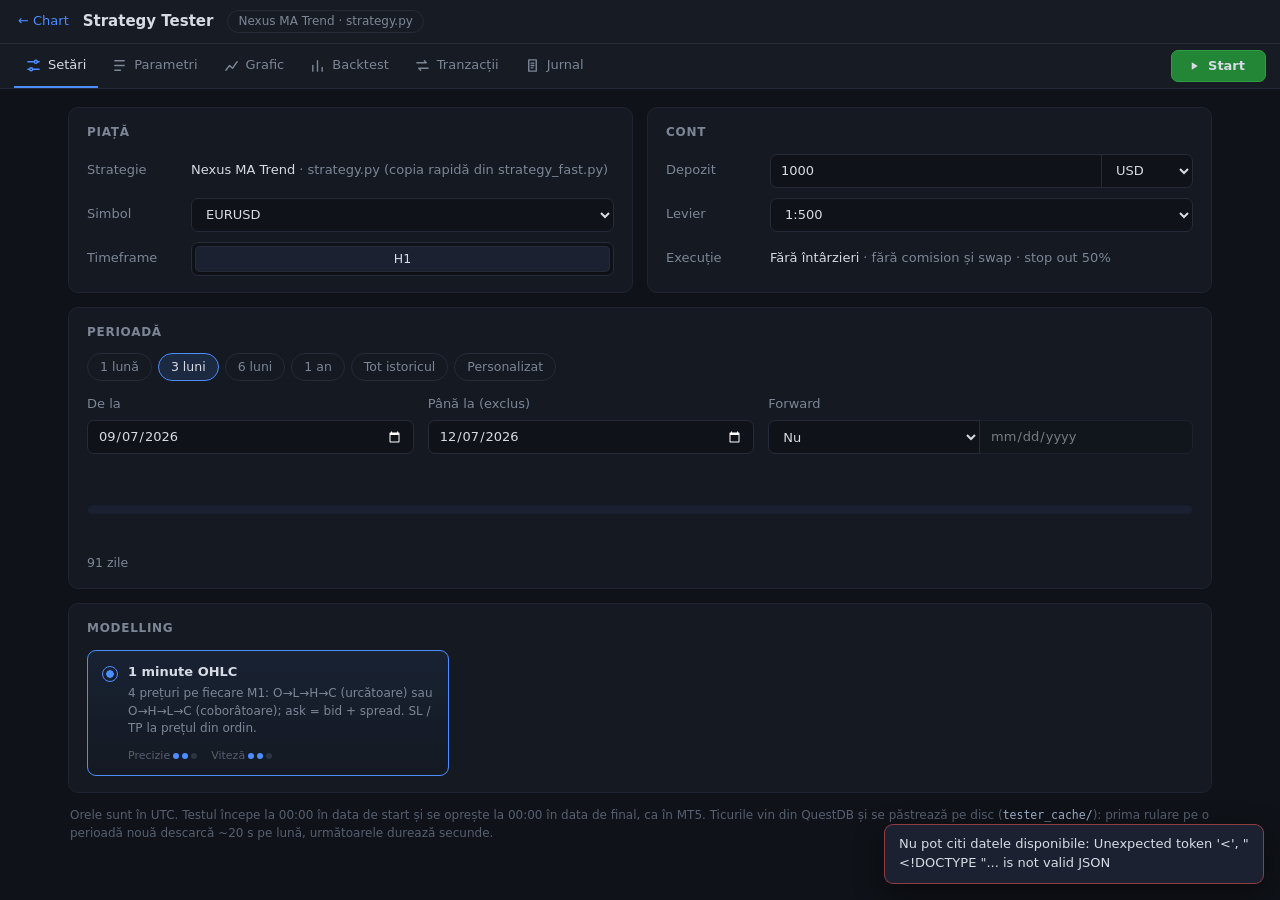
==== static/tester.html @ e877990a "Add strategy tester (backtester, fast simulator, report) and UI updates Co-Authored-By: Claude Opus " ====
<!doctype html>
<!-- ================================================================================== -->
<!-- Strategy Tester: backtest-ul strategiei din strategy.py, ca în MetaTrader 5.          -->
<!-- Se deschide în fereastra de peste chart (testerwin.js, cu ?embed=1) sau ca pagină.    -->
<!-- Tab-urile: Setări, Parametri, Grafic, Backtest, Tranzacții, Jurnal (tester.js).       -->
<!-- ================================================================================== -->
<html lang="ro">
<head>
<meta charset="utf-8">
<meta name="viewport" content="width=device-width, initial-scale=1">
<title>Nexus Strategy Tester</title>
<link rel="stylesheet" href="/static/tester.css">
</head>
<body>
<!-- Bara de titlu, doar când testerul e deschis ca pagină (în fereastră, titlul e al ferestrei). -->
<header class="brand">
  <a href="/" class="back">← Chart</a>
  <h1>Strategy Tester</h1>
  <span class="chip">Nexus MA Trend · strategy.py</span>
</header>

<!-- Tab-urile (stânga) și pornirea testului (dreapta). -->
<div class="toolbar">
  <nav class="tabs" role="tablist">
    <button class="tab active" data-tab="settings" role="tab"><svg viewBox="0 0 16 16"><path d="M2 4h7M12 4h2M2 12h2M7 12h7"/><circle cx="10.5" cy="4" r="1.6"/><circle cx="5.5" cy="12" r="1.6"/></svg>Setări</button>
    <button class="tab" data-tab="inputs" role="tab"><svg viewBox="0 0 16 16"><path d="M3 3h10M3 8h10M3 13h6"/></svg>Parametri<span id="inputsBadge" class="badge" hidden></span></button>
    <button class="tab" data-tab="graph" role="tab"><svg viewBox="0 0 16 16"><path d="M2 13l4-5 3 3 5-7"/></svg>Grafic</button>
    <button class="tab" data-tab="report" role="tab"><svg viewBox="0 0 16 16"><path d="M3 14V8M8 14V3M13 14v-4"/></svg>Backtest</button>
    <button class="tab" data-tab="deals" role="tab"><svg viewBox="0 0 16 16"><path d="M2 5h10l-2-2M14 11H4l2 2"/></svg>Tranzacții<span id="dealsBadge" class="badge" hidden></span></button>
    <button class="tab" data-tab="journal" role="tab"><svg viewBox="0 0 16 16"><path d="M4 2h8v12H4zM6.5 5.5h3M6.5 8h3M6.5 10.5h2"/></svg>Jurnal</button>
  </nav>
  <div class="runbox">
    <div id="runInfo" class="runinfo" hidden>
      <span id="runPhase"></span>
      <div class="bar"><div id="runBar"></div></div>
      <span id="runPct" class="num"></span>
    </div>
    <button id="tStart" class="start"><svg viewBox="0 0 16 16"><path d="M5 3l8 5-8 5z"/></svg><span>Start</span></button>
  </div>
</div>

<main>
  <!-- ===== Setări (Settings din MT5) ===== -->
  <section id="tab-settings" class="pane active">
    <div class="grid">
      <section class="card">
        <h3>Piață</h3>
        <div class="field"><label>Strategie</label>
          <div class="static">Nexus MA Trend <span class="muted">· strategy.py (copia rapidă din strategy_fast.py)</span></div></div>
        <div class="field"><label for="sSymbol">Simbol</label><select id="sSymbol"></select></div>
        <div class="field"><label>Timeframe</label><div id="sTf" class="seg" role="radiogroup"></div></div>
      </section>

      <section class="card">
        <h3>Cont</h3>
        <div class="field"><label for="sDeposit">Depozit</label>
          <div class="join"><input id="sDeposit" type="number" min="1" step="any" list="deposits" inputmode="decimal"><select id="sCurrency"></select></div></div>
        <datalist id="deposits"><option>100</option><option>500</option><option>1000</option><option>3000</option>
          <option>5000</option><option>10000</option><option>50000</option><option>100000</option></datalist>
        <div class="field"><label for="sLeverage">Levier</label><select id="sLeverage"></select></div>
        <div class="field"><label>Execuție</label>
          <div class="static">Fără întârzieri <span class="muted">· fără comision și swap · stop out 50%</span></div></div>
      </section>

      <section class="card wide">
        <h3>Perioadă</h3>
        <div id="sPresets" class="chips">
          <button data-p="m1">1 lună</button><button data-p="m3">3 luni</button><button data-p="m6">6 luni</button>
          <button data-p="y1">1 an</button><button data-p="all">Tot istoricul</button><button data-p="custom">Personalizat</button>
        </div>
        <div class="row3">
          <div class="field"><label for="sStart">De la</label><input id="sStart" type="date"></div>
          <div class="field"><label for="sEnd">Până la <span class="muted">(exclus)</span></label><input id="sEnd" type="date"></div>
          <div class="field"><label for="sForward">Forward</label>
            <div class="join"><select id="sForward">
              <option value="0">Nu</option><option value="2">1/2</option><option value="3">1/3</option>
              <option value="4">1/4</option><option value="custom">Personalizat</option></select>
              <input id="sForwardDate" type="date" disabled></div></div>
        </div>
        <!-- Cronologia: datele disponibile în QuestDB, perioada aleasă și partea de forward.
             Slider: mânerele schimbă start / final, perioada trasă de mijloc se mută întreagă. -->
        <div class="timeline">
          <div id="tlRange" class="range">
            <div class="rail"><div class="lane"><div id="tlMarks" class="marks"></div><div id="tlSel" class="sel"></div><div id="tlFwd" class="fwd"></div></div></div>
            <div id="tlBody" class="body" title="Trage pentru a muta perioada"></div>
            <div id="tlA" class="knob" data-k="a" role="slider" tabindex="0" aria-label="Data de start"></div>
            <div id="tlB" class="knob" data-k="b" role="slider" tabindex="0" aria-label="Data de final (exclusă)"></div>
            <span id="tlTipA" class="tip"></span><span id="tlTipB" class="tip"></span><span id="tlTipM" class="tip off"></span>
          </div>
          <div id="tlTicks" class="ticks"></div>
          <div class="tlabels"><span id="tlFirst"></span><span id="tlInfo" class="muted"></span><span id="tlLast"></span></div>
        </div>
        <p id="sPeriodHint" class="hint"></p>
      </section>

      <section class="card wide">
        <h3>Modelling</h3>
        <div id="sMode" class="modes" role="radiogroup"></div>
      </section>
    </div>
    <p class="foot">Orele sunt în UTC. Testul începe la 00:00 în data de start și se oprește la 00:00 în data de final, ca în MT5.
      Ticurile vin din QuestDB și se păstrează pe disc (<code>tester_cache/</code>): prima rulare pe o perioadă nouă descarcă
      ~20 s pe lună, următoarele durează secunde.</p>
  </section>

  <!-- ===== Parametri (Inputs din MT5, ca în Nexus_MATrend_EA.mq5) ===== -->
  <section id="tab-inputs" class="pane">
    <section class="card">
      <div class="cardhead"><h3>Parametrii strategiei</h3>
        <button type="button" id="iReset" class="btn ghost">Valorile implicite</button></div>
      <table class="inputs">
        <thead><tr><th>Variabilă</th><th>Valoare</th><th class="def">Implicit</th></tr></thead>
        <tbody>
          <tr class="grp"><td colspan="3">Medie mobilă</td></tr>
          <tr data-k="ma_period"><td>Perioada MA <code>InpMAPeriod</code></td><td><input id="iPeriod" type="number" min="1" step="1"></td><td class="def">50</td></tr>
          <tr class="off"><td>Tipul MA <code>InpMAMethod</code></td><td><span class="static">Simple</span></td><td class="def">doar Simple</td></tr>
          <tr data-k="ma_price"><td>Prețul pe care se calculează MA <code>InpMAPrice</code></td><td><select id="iPrice">
            <option value="close">Close price</option><option value="open">Open price</option>
            <option value="high">High price</option><option value="low">Low price</option>
            <option value="median">Median price</option><option value="typical">Typical price</option>
            <option value="weighted">Weighted price</option></select></td><td class="def">Close price</td></tr>
          <tr class="grp"><td colspan="3">Linii de trend</td></tr>
          <tr data-k="tl_bars"><td>Lumânări închise din urmă analizate <code>InpTLBars</code></td><td><input id="iBars" type="number" min="10" step="1"></td><td class="def">1000</td></tr>
          <tr class="grp"><td colspan="3">Ieșiri</td></tr>
          <tr data-k="rr"><td>Raport risc/câștig (TP = RR × distanța până la SL) <code>InpRR</code></td><td><input id="iRR" type="number" min="0.1" step="0.1"></td><td class="def">2.0</td></tr>
          <tr data-k="close_on_ma"><td>Închide poziția când prețul se închide de partea cealaltă a MA <code>InpCloseOnMA</code></td><td><select id="iCloseMA"><option value="true">true</option><option value="false">false</option></select></td><td class="def">true</td></tr>
          <tr class="grp"><td colspan="3">Risc</td></tr>
          <tr data-k="risk_pct"><td>Risc pe tranzacție, % din balanță <code>InpRiskPct</code></td><td><input id="iRisk" type="number" min="0.01" step="0.1"></td><td class="def">1.0</td></tr>
          <tr data-k="magic"><td>Magic number <code>InpMagic</code></td><td><input id="iMagic" type="number" step="1"></td><td class="def">20261026</td></tr>
        </tbody>
      </table>
      <p class="hint">Aceiași parametri ca EA-ul <code>Nexus_MATrend_EA.mq5</code>, fără tipul MA (aici doar Simple, ca
        <code>medie_mobila</code>) și fără desenarea liniilor. Valorile modificate sunt marcate cu albastru.</p>
    </section>
  </section>

  <!-- ===== Grafic ===== -->
  <section id="tab-graph" class="pane">
    <div class="kpis" data-kpis></div>
    <section class="card graphcard">
      <div class="cardhead">
        <div class="legend">
          <button class="lg on" data-s="bal"><i class="c-bal"></i>Balanță</button>
          <button class="lg on" data-s="eq"><i class="c-eq"></i>Equity</button>
          <button class="lg on" data-s="load"><i class="c-load"></i>Încărcarea depozitului</button>
        </div>
        <span id="gInfo" class="muted"></span>
      </div>
      <div class="graphwrap"><canvas id="gCanvas"></canvas><div id="gTip" class="gtip" hidden></div></div>
    </section>
    <div class="empty" data-empty><svg viewBox="0 0 16 16"><path d="M2 13l4-5 3 3 5-7"/></svg>
      <p>Niciun test încă.</p><span class="muted">Alege setările și apasă <b>Start</b>.</span></div>
  </section>

  <!-- ===== Backtest (raportul) ===== -->
  <section id="tab-report" class="pane">
    <div class="kpis" data-kpis></div>
    <div id="rSummary" class="summary" hidden></div>
    <div id="rBody" class="rgrid"></div>
    <div class="empty" data-empty><svg viewBox="0 0 16 16"><path d="M3 14V8M8 14V3M13 14v-4"/></svg>
      <p>Niciun test încă.</p><span class="muted">Statisticile apar aici, cu aceleași nume ca în raportul MT5.</span></div>
    <section class="card verify">
      <div class="cardhead"><h3>Verifică copia rapidă cu <code>strategy.py</code> original</h3></div>
      <p class="hint">Rulează <code>verify_entry</code> / <code>verify_exit</code> neschimbate pe lumânări alese din perioada din
        Setări (jumătate cu semnal, restul la întâmplare) și le compară cu semnalele folosite în test. La 1000 de lumânări
        analizate, funcția originală durează ~7 s pe lumânare.</p>
      <div class="vrow"><label for="vSamples">Lumânări verificate</label>
        <input id="vSamples" type="number" min="2" max="500" value="10">
        <button type="button" id="vGo" class="btn">Verifică</button></div>
      <div id="vOut"></div>
    </section>
  </section>

  <!-- ===== Tranzacții (deals) ===== -->
  <section id="tab-deals" class="pane">
    <div class="dealbar">
      <div id="dFilter" class="chips small">
        <button data-f="all" class="on">Toate</button><button data-f="win">Câștigătoare</button>
        <button data-f="loss">Pierzătoare</button><button data-f="buy">Buy</button><button data-f="sell">Sell</button>
      </div>
      <span id="dCount" class="muted"></span>
      <button type="button" id="dCsv" class="btn ghost" disabled>Descarcă CSV</button>
    </div>
    <section class="card flush"><div class="tablewrap"><table id="dTable" class="deals"><thead><tr><th>Timp (UTC)</th><th>Deal</th><th>Simbol</th>
      <th>Tip</th><th>Direcție</th><th class="r">Volum</th><th class="r">Preț</th><th class="r">Profit</th><th class="r">Balanță</th><th>Comentariu</th></tr></thead>
      <tbody></tbody></table></div></section>
    <div class="empty" data-empty><svg viewBox="0 0 16 16"><path d="M2 5h10l-2-2M14 11H4l2 2"/></svg>
      <p>Nicio tranzacție încă.</p><span class="muted">Deal-urile testului apar aici, ca în tab-ul History din MT5.</span></div>
  </section>

  <!-- ===== Jurnal ===== -->
  <section id="tab-journal" class="pane">
    <section class="card flush"><div class="cardhead pad"><h3>Jurnal</h3>
      <button type="button" id="jCopy" class="btn ghost">Copiază</button></div>
      <div id="jLog" class="journal"><span class="muted">Mesajele testului apar aici.</span></div></section>
  </section>
</main>
<div id="toasts" class="toasts"></div>
<script src="/static/tester.js"></script>
</body>
</html>
---- static/tester.css ----
/* ==================================================================================== */
/* Strategy Tester: aceeași paletă ca pagina principală (style.css), pe carduri.         */
/* ==================================================================================== */
:root {
  --bg: #0f1218;
  --panel: #161b24;
  --card: #141922;
  --raised: #1b2130;
  --border: #252c38;
  --border-soft: #1e2430;
  --text: #d6dbe4;
  --muted: #7d8696;
  --faint: #566070;
  --up: #26a69a;
  --down: #ef5350;
  --accent: #4c8dff;
  --accent-soft: rgba(76, 141, 255, .14);
  --bal: #4c8dff;
  --eq: #26a69a;
  --load: #b07cff;
  --radius: 10px;
}
* { box-sizing: border-box; }
[hidden] { display: none !important; }
html, body { margin: 0; height: 100%; }
body {
  background: var(--bg); color: var(--text);
  font: 13px/1.45 system-ui, -apple-system, "Segoe UI", sans-serif;
  display: flex; flex-direction: column;
  -webkit-font-smoothing: antialiased;
}
code { font: 11.5px ui-monospace, Consolas, monospace; color: #9fb0c8; }
.muted { color: var(--muted); }
.num { font-variant-numeric: tabular-nums; }
svg { width: 15px; height: 15px; fill: none; stroke: currentColor; stroke-width: 1.5; stroke-linecap: round; stroke-linejoin: round; flex: none; }

/* ---------- Câmpuri și butoane ---------- */
input, select, button { font: inherit; color: var(--text); }
input, select {
  height: 34px; background: var(--bg); border: 1px solid var(--border); border-radius: 7px; padding: 0 10px;
  min-width: 0; width: 100%; transition: border-color .15s, box-shadow .15s;
}
select { padding-right: 6px; cursor: pointer; }
input:hover, select:hover { border-color: #323b4b; }
input:focus, select:focus { outline: none; border-color: var(--accent); box-shadow: 0 0 0 3px var(--accent-soft); }
input:disabled, select:disabled { opacity: .5; cursor: default; }
input[type="date"] { color-scheme: dark; }
.btn {
  height: 32px; padding: 0 14px; border-radius: 7px; cursor: pointer; white-space: nowrap;
  background: var(--raised); border: 1px solid var(--border); transition: border-color .15s, background .15s;
}
.btn:hover:not(:disabled) { border-color: var(--accent); }
.btn:disabled { opacity: .45; cursor: default; }
.btn.ghost { background: transparent; }
.join { display: flex; }
.join > :first-child { border-radius: 7px 0 0 7px; }
.join > :last-child { border-radius: 0 7px 7px 0; margin-left: -1px; }
.join > select:last-child { width: auto; min-width: 92px; }
.static { min-height: 34px; display: flex; align-items: center; flex-wrap: wrap; gap: 4px; }

/* ---------- Bara de titlu (doar ca pagină; în fereastră titlul e al ferestrei) ---------- */
.brand { display: flex; align-items: center; gap: 14px; padding: 10px 18px; background: var(--panel); border-bottom: 1px solid var(--border); }
.brand h1 { font-size: 15px; margin: 0; }
.brand .back { color: var(--accent); text-decoration: none; }
.chip { color: var(--muted); border: 1px solid var(--border); border-radius: 999px; padding: 2px 10px; font-size: 12px; }
body.embed .brand { display: none; }

/* ---------- Tab-uri + Start ---------- */
.toolbar {
  display: flex; align-items: center; gap: 12px; padding: 0 14px;
  background: var(--panel); border-bottom: 1px solid var(--border);
}
.tabs { display: flex; gap: 2px; overflow-x: auto; scrollbar-width: none; }
.tab {
  display: inline-flex; align-items: center; gap: 7px; height: 44px; padding: 0 12px;
  background: none; border: 0; border-bottom: 2px solid transparent; color: var(--muted); cursor: pointer; white-space: nowrap;
  transition: color .15s, border-color .15s;
}
.tab:hover { color: var(--text); }
.tab.active { color: var(--text); border-bottom-color: var(--accent); }
.tab.active svg { color: var(--accent); }
.badge { background: var(--raised); border: 1px solid var(--border); color: var(--text); border-radius: 999px; padding: 0 7px; font-size: 11px; line-height: 17px; }
.runbox { margin-left: auto; display: flex; align-items: center; gap: 12px; }
.runinfo { display: flex; align-items: center; gap: 10px; color: var(--muted); font-size: 12px; white-space: nowrap; }
.runinfo .bar { width: 160px; height: 6px; background: var(--raised); border-radius: 99px; overflow: hidden; }
.runinfo .bar div { height: 100%; width: 0; background: linear-gradient(90deg, var(--accent), #7aa9ff); border-radius: 99px; transition: width .35s; }
.start {
  display: inline-flex; align-items: center; gap: 8px; height: 32px; padding: 0 20px 0 16px;
  background: #238636; border: 1px solid #2ea043; border-radius: 7px; font-weight: 600; cursor: pointer;
  transition: background .15s;
}
.start svg { fill: currentColor; stroke: none; width: 12px; height: 12px; }
.start:hover { background: #2ea043; }
.start.stop { background: #b62324; border-color: #da3633; }
.start.stop:hover { background: #da3633; }

/* ---------- Conținut ---------- */
main { flex: 1; min-height: 0; overflow: auto; scroll-behavior: smooth; }
.pane { display: none; padding: 18px; max-width: 1180px; margin: 0 auto; }
.pane.active { display: block; animation: fade .18s ease-out; }
@keyframes fade { from { opacity: 0; transform: translateY(3px); } }
.card { background: var(--card); border: 1px solid var(--border-soft); border-radius: var(--radius); padding: 16px 18px; }
.card.flush { padding: 0; overflow: hidden; }
.card h3 { margin: 0 0 12px; font-size: 12px; font-weight: 600; letter-spacing: .06em; text-transform: uppercase; color: var(--muted); }
.cardhead { display: flex; align-items: center; justify-content: space-between; gap: 12px; margin-bottom: 12px; }
.cardhead h3 { margin: 0; }
.cardhead.pad { padding: 12px 16px; margin: 0; border-bottom: 1px solid var(--border-soft); }
.hint { color: var(--muted); margin: 10px 0 0; font-size: 12.5px; }
.foot { color: var(--faint); font-size: 12px; margin: 14px 2px 0; }

/* ---------- Setări ---------- */
.grid { display: grid; grid-template-columns: 1fr 1fr; gap: 14px; }
.wide { grid-column: 1 / -1; }
.field { display: grid; grid-template-columns: 92px minmax(0, 1fr); align-items: center; gap: 12px; margin-top: 10px; }
.field:first-of-type { margin-top: 0; }
.field > label { color: var(--muted); }
.row3 { display: grid; grid-template-columns: 1fr 1fr 1.3fr; gap: 14px; margin-top: 14px; }
.row3 .field { grid-template-columns: 1fr; gap: 6px; margin: 0; }
.seg { display: flex; background: var(--bg); border: 1px solid var(--border); border-radius: 7px; padding: 3px; gap: 2px; }
.seg button {
  flex: 1; height: 26px; border: 0; border-radius: 5px; background: none; color: var(--muted); cursor: pointer;
  font-size: 12.5px; font-weight: 500; transition: background .15s, color .15s;
}
.seg button:hover { color: var(--text); }
.seg button.on { background: var(--raised); color: var(--text); box-shadow: 0 1px 2px rgba(0, 0, 0, .4), inset 0 0 0 1px var(--border); }
.chips { display: flex; flex-wrap: wrap; gap: 6px; }
.chips button {
  height: 28px; padding: 0 12px; border-radius: 999px; background: transparent; border: 1px solid var(--border);
  color: var(--muted); cursor: pointer; font-size: 12.5px; transition: all .15s;
}
.chips button:hover { color: var(--text); border-color: #3a4456; }
.chips button.on { color: var(--text); background: var(--accent-soft); border-color: var(--accent); }
.chips.small button { height: 26px; padding: 0 10px; font-size: 12px; }
/* Cronologia cu slider: bara (rail), perioada (sel + forward), mânerele, etichetele cu datele și lunile. */
.timeline { margin-top: 14px; padding-top: 30px; user-select: none; -webkit-user-select: none; }
.range { position: relative; height: 22px; margin: 0 6px; touch-action: none; cursor: pointer; }
.range .rail {
  position: absolute; left: -6px; right: -6px; top: 6px; height: 10px; overflow: hidden;
  background: var(--raised); border-radius: 99px; box-shadow: inset 0 1px 2px rgba(0, 0, 0, .35);
}
.range .lane { position: absolute; inset: 0 6px; }   /* aceeași lățime ca .range, deci aceleași procente */
.range .marks { position: absolute; inset: 0; }
.range .marks i { position: absolute; top: 0; bottom: 0; width: 1px; background: rgba(255, 255, 255, .05); }
.range .marks i.y { background: rgba(255, 255, 255, .13); }
.range .sel, .range .fwd { position: absolute; top: 0; bottom: 0; }
.range .sel { background: linear-gradient(90deg, rgba(76, 141, 255, .55), rgba(76, 141, 255, .85)); transition: left .2s ease, right .2s ease, filter .15s; }
.range .fwd { transition: left .2s ease, right .2s ease;
  background: repeating-linear-gradient(135deg, rgba(176, 124, 255, .9) 0 4px, rgba(176, 124, 255, .45) 4px 8px); }
.range:has(.body:hover) .sel, .range.drag-body .sel { filter: brightness(1.2); }
.range .body { position: absolute; top: 0; bottom: 0; cursor: grab; transition: left .2s ease, right .2s ease; }
.range .knob {
  position: absolute; top: 0; z-index: 2; width: 12px; height: 22px; margin-left: -6px; border-radius: 4px; outline: none;
  cursor: ew-resize; background: linear-gradient(#f4f6fa, #c9d1de);
  box-shadow: 0 1px 3px rgba(0, 0, 0, .55), 0 0 0 1px rgba(0, 0, 0, .3);
  transition: left .2s ease, box-shadow .15s, transform .15s;
}
.range .knob::before {   /* striații de prindere */
  content: ""; position: absolute; left: 3.5px; right: 3.5px; top: 7px; bottom: 7px;
  border-left: 1px solid #8792a4; border-right: 1px solid #8792a4;
}
.range .knob::after { content: ""; position: absolute; inset: -6px -7px; }   /* zonă de prindere mai mare */
.range .knob:hover, .range .knob.active { box-shadow: 0 1px 3px rgba(0, 0, 0, .55), 0 0 0 1px rgba(0, 0, 0, .3), 0 0 0 5px var(--accent-soft); }
.range .knob.active { transform: scaleY(1.08); }
.range .knob:focus-visible { box-shadow: 0 1px 3px rgba(0, 0, 0, .55), 0 0 0 2px var(--bg), 0 0 0 4px var(--accent); }
.range .tip {
  position: absolute; bottom: calc(100% + 8px); left: 0; padding: 2px 8px; border-radius: 6px; pointer-events: none;
  background: var(--raised); border: 1px solid var(--border); color: var(--text); white-space: nowrap;
  font-size: 11.5px; line-height: 17px; font-variant-numeric: tabular-nums; box-shadow: 0 4px 12px rgba(0, 0, 0, .35);
  transition: left .2s ease, opacity .15s, border-color .15s;
}
.range .tip::after {   /* săgeata spre mâner; --ax = poziția ei în etichetă */
  content: ""; position: absolute; top: 100%; left: var(--ax, 50%); margin-left: -4px;
  border: 4px solid transparent; border-top-color: var(--border);
}
.range .tip.off { opacity: 0; }
.range .tip.hot { border-color: var(--accent); }
.range .tip.hot::after { border-top-color: var(--accent); }
.range.dragging, .range.dragging * { transition: none !important; }
.range.drag-body, .range.drag-body * { cursor: grabbing !important; }
.range.drag-knob, .range.drag-knob * { cursor: ew-resize !important; }
.range.nodata > :not(.rail) { display: none; }
.ticks { position: relative; height: 15px; margin: 5px 6px 0; font-size: 11px; color: var(--faint); }
.ticks span { position: absolute; top: 0; transform: translateX(-50%); white-space: nowrap; }
.ticks span.y { color: var(--muted); font-weight: 600; }
.tlabels { display: flex; justify-content: space-between; gap: 10px; margin-top: 4px; font-size: 11.5px; color: var(--faint); font-variant-numeric: tabular-nums; }
.modes { display: grid; grid-template-columns: repeat(3, minmax(0, 1fr)); gap: 10px; }
.mode {
  position: relative; text-align: left; padding: 12px 14px 12px 40px; border-radius: 9px; cursor: pointer;
  background: var(--bg); border: 1px solid var(--border); transition: border-color .15s, background .15s;
}
.mode:hover { border-color: #3a4456; }
.mode::before { content: ""; position: absolute; left: 14px; top: 15px; width: 14px; height: 14px; border-radius: 50%; border: 1.5px solid #4a5568; }
.mode.on { border-color: var(--accent); background: linear-gradient(180deg, rgba(76, 141, 255, .08), transparent); }
.mode.on::before { border-color: var(--accent); background: radial-gradient(circle, var(--accent) 0 3.5px, transparent 4px); }
.mode b { display: block; font-weight: 600; margin-bottom: 4px; }
.mode p { margin: 0; color: var(--muted); font-size: 12px; line-height: 1.45; }
.meters { display: flex; gap: 14px; margin-top: 10px; font-size: 11px; color: var(--faint); }
.meters i { display: inline-block; width: 6px; height: 6px; border-radius: 50%; background: #2c3442; margin-left: 3px; }
.meters i.on { background: var(--accent); }

/* ---------- Parametri ---------- */
table.inputs { border-collapse: collapse; width: 100%; }
.inputs th, .inputs td { padding: 7px 10px; text-align: left; border-bottom: 1px solid var(--border-soft); }
.inputs th { color: var(--faint); font-weight: 500; font-size: 11.5px; text-transform: uppercase; letter-spacing: .05em; }
.inputs td:nth-child(2) { width: 190px; }
.inputs td code { margin-left: 6px; color: var(--faint); }
.inputs tr.grp td { padding-top: 16px; font-weight: 600; color: var(--text); border-bottom-color: var(--border); }
.inputs tr.off td { color: var(--muted); }
.inputs .def { width: 120px; color: var(--faint); font-variant-numeric: tabular-nums; }
.inputs tr.changed td:first-child { box-shadow: inset 2px 0 0 var(--accent); }
.inputs tr.changed input, .inputs tr.changed select { border-color: rgba(76, 141, 255, .6); }

/* ---------- KPI-uri ---------- */
.kpis { display: grid; grid-template-columns: repeat(6, minmax(0, 1fr)); gap: 10px; margin-bottom: 14px; }
.kpis:empty { display: none; }
.kpi { background: var(--card); border: 1px solid var(--border-soft); border-radius: var(--radius); padding: 12px 14px; }
.kpi span { display: block; color: var(--muted); font-size: 11.5px; }
.kpi b { display: block; font-size: 19px; font-weight: 600; margin-top: 3px; font-variant-numeric: tabular-nums; letter-spacing: -.01em; }
.kpi small { color: var(--faint); font-size: 11.5px; font-variant-numeric: tabular-nums; }
.pos { color: var(--up) !important; }
.neg { color: var(--down) !important; }

/* ---------- Grafic ---------- */
.graphcard { padding: 12px 14px 8px; }
.legend { display: flex; gap: 4px; flex-wrap: wrap; }
.lg { display: inline-flex; align-items: center; gap: 7px; background: none; border: 1px solid transparent; border-radius: 6px; padding: 3px 8px; color: var(--text); cursor: pointer; font-size: 12.5px; }
.lg:hover { border-color: var(--border); }
.lg:not(.on) { opacity: .4; }
.lg i { width: 14px; height: 3px; border-radius: 2px; }
.c-bal { background: var(--bal); }
.c-eq { background: var(--eq); }
.c-load { background: var(--load); height: 9px !important; width: 9px !important; }
.graphwrap { position: relative; height: max(320px, calc(100vh - 290px)); }
body:not(.embed) .graphwrap { height: max(320px, calc(100vh - 340px)); }
#gCanvas { width: 100%; height: 100%; display: block; cursor: crosshair; }
.gtip {
  position: absolute; pointer-events: none; min-width: 170px; padding: 8px 10px; font-size: 12px;
  background: rgba(22, 27, 36, .96); border: 1px solid var(--border); border-radius: 8px; box-shadow: 0 8px 24px rgba(0, 0, 0, .4);
}
.gtip .t { color: var(--muted); margin-bottom: 4px; }
.gtip div { display: flex; justify-content: space-between; gap: 16px; font-variant-numeric: tabular-nums; }

/* ---------- Raport ---------- */
.summary { display: flex; flex-wrap: wrap; gap: 6px 18px; margin: -2px 2px 14px; color: var(--muted); font-size: 12.5px; }
.summary b { color: var(--text); font-weight: 500; }
.rgrid { display: grid; grid-template-columns: repeat(auto-fill, minmax(330px, 1fr)); gap: 14px; }
.rgrid:empty { display: none; }
.kv { display: flex; justify-content: space-between; gap: 12px; padding: 6px 0; border-bottom: 1px solid var(--border-soft); }
.kv:last-child { border-bottom: 0; padding-bottom: 0; }
.kv .k { color: var(--muted); }
.kv .v { font-variant-numeric: tabular-nums; text-align: right; }
.kv .v small { color: var(--faint); margin-left: 4px; }
.verify { margin-top: 14px; }
.vrow { display: flex; gap: 10px; align-items: center; margin-top: 12px; }
.vrow label { color: var(--muted); }
.vrow input { width: 90px; }
.vres { margin-top: 14px; padding: 10px 12px; border-radius: 8px; border: 1px solid; }
.vres.ok { border-color: rgba(38, 166, 154, .4); background: rgba(38, 166, 154, .08); color: #6fd3c8; }
.vres.bad { border-color: rgba(239, 83, 80, .4); background: rgba(239, 83, 80, .08); color: #ff8a87; }
table.mini { border-collapse: collapse; width: 100%; margin-top: 10px; font-size: 12.5px; font-variant-numeric: tabular-nums; }
.mini th, .mini td { padding: 6px 10px; border-bottom: 1px solid var(--border-soft); text-align: left; }
.mini th { color: var(--faint); font-weight: 500; }

/* ---------- Tranzacții ---------- */
.dealbar { display: flex; align-items: center; gap: 14px; margin-bottom: 12px; flex-wrap: wrap; }
.dealbar .btn { margin-left: auto; }
.tablewrap { overflow: auto; max-height: calc(100vh - 230px); }
table.deals { border-collapse: collapse; width: 100%; font-variant-numeric: tabular-nums; font-size: 12.5px; }
.deals th, .deals td { padding: 7px 12px; border-bottom: 1px solid var(--border-soft); white-space: nowrap; text-align: left; }
.deals th { position: sticky; top: 0; z-index: 1; background: var(--raised); color: var(--muted); font-weight: 500; font-size: 11.5px; }
.deals .r { text-align: right; }
.deals tbody tr:hover td { background: rgba(255, 255, 255, .025); }
.deals tr.bal td { color: var(--muted); }
.pill { display: inline-block; padding: 0 8px; border-radius: 99px; font-size: 11.5px; line-height: 19px; font-weight: 500; }
.pill.buy { background: rgba(76, 141, 255, .15); color: #8fb6ff; }
.pill.sell { background: rgba(239, 83, 80, .14); color: #ff8a87; }
.dir { color: var(--faint); }
.deals .cm { color: var(--muted); }

/* ---------- Jurnal ---------- */
.journal { padding: 12px 16px; font: 12px/1.7 ui-monospace, Consolas, monospace; white-space: pre-wrap; max-height: calc(100vh - 210px); overflow: auto; }
.journal .t { color: var(--faint); margin-right: 10px; }
.journal .e { color: var(--down); }

/* ---------- Stări goale și mesaje ---------- */
.empty { display: flex; flex-direction: column; align-items: center; justify-content: center; gap: 4px; padding: 70px 20px; text-align: center; border: 1px dashed var(--border); border-radius: var(--radius); }
.empty svg { width: 30px; height: 30px; color: var(--faint); margin-bottom: 6px; }
.empty p { margin: 0; font-weight: 600; }
body.has-result .empty { display: none; }
body:not(.has-result) .graphcard, body:not(.has-result) #tab-deals .card, body:not(.has-result) .dealbar { display: none; }
.toasts { position: fixed; right: 16px; bottom: 16px; display: flex; flex-direction: column; gap: 8px; z-index: 10; }
.toast {
  max-width: 380px; padding: 10px 14px; border-radius: 9px; background: var(--raised); border: 1px solid var(--border);
  box-shadow: 0 10px 30px rgba(0, 0, 0, .45); animation: fade .2s ease-out;
}
.toast.err { border-color: rgba(239, 83, 80, .55); }
.toast.ok { border-color: rgba(38, 166, 154, .55); }

/* ---------- Ecrane mici ---------- */
@media (max-width: 1000px) {
  .kpis { grid-template-columns: repeat(3, minmax(0, 1fr)); }
  .modes { grid-template-columns: 1fr; }
}
@media (max-width: 760px) {
  .pane { padding: 12px; }
  .grid, .row3 { grid-template-columns: 1fr; }
  .field { grid-template-columns: 1fr; gap: 6px; }
  .toolbar { flex-wrap: wrap; padding: 0 8px; gap: 0; }
  .tabs { width: 100%; }
  .tab { padding: 0 10px; height: 40px; }
  .tab svg { display: none; }
  .runbox { width: 100%; padding: 8px 4px; justify-content: flex-end; }
  .runinfo { flex: 1; }
  .runinfo .bar { flex: 1; width: auto; }
  .kpis { grid-template-columns: repeat(2, minmax(0, 1fr)); }
  .inputs td code, .inputs .def { display: none; }
  .inputs td:nth-child(2) { width: 130px; }
  input, select { font-size: 16px; }
  .rgrid { grid-template-columns: 1fr; }
}

/* ---------- Barele de derulare: subțiri, închise la culoare, fără săgeți ---------- */
* { scrollbar-width: thin; scrollbar-color: #2e3646 transparent; }
::-webkit-scrollbar { width: 10px; height: 10px; }
::-webkit-scrollbar-track { background: transparent; }
::-webkit-scrollbar-thumb { background: #2a3140; border-radius: 99px; border: 3px solid transparent; background-clip: padding-box; }
::-webkit-scrollbar-thumb:hover { background-color: #3a4456; }
::-webkit-scrollbar-corner, ::-webkit-scrollbar-button { display: none; }
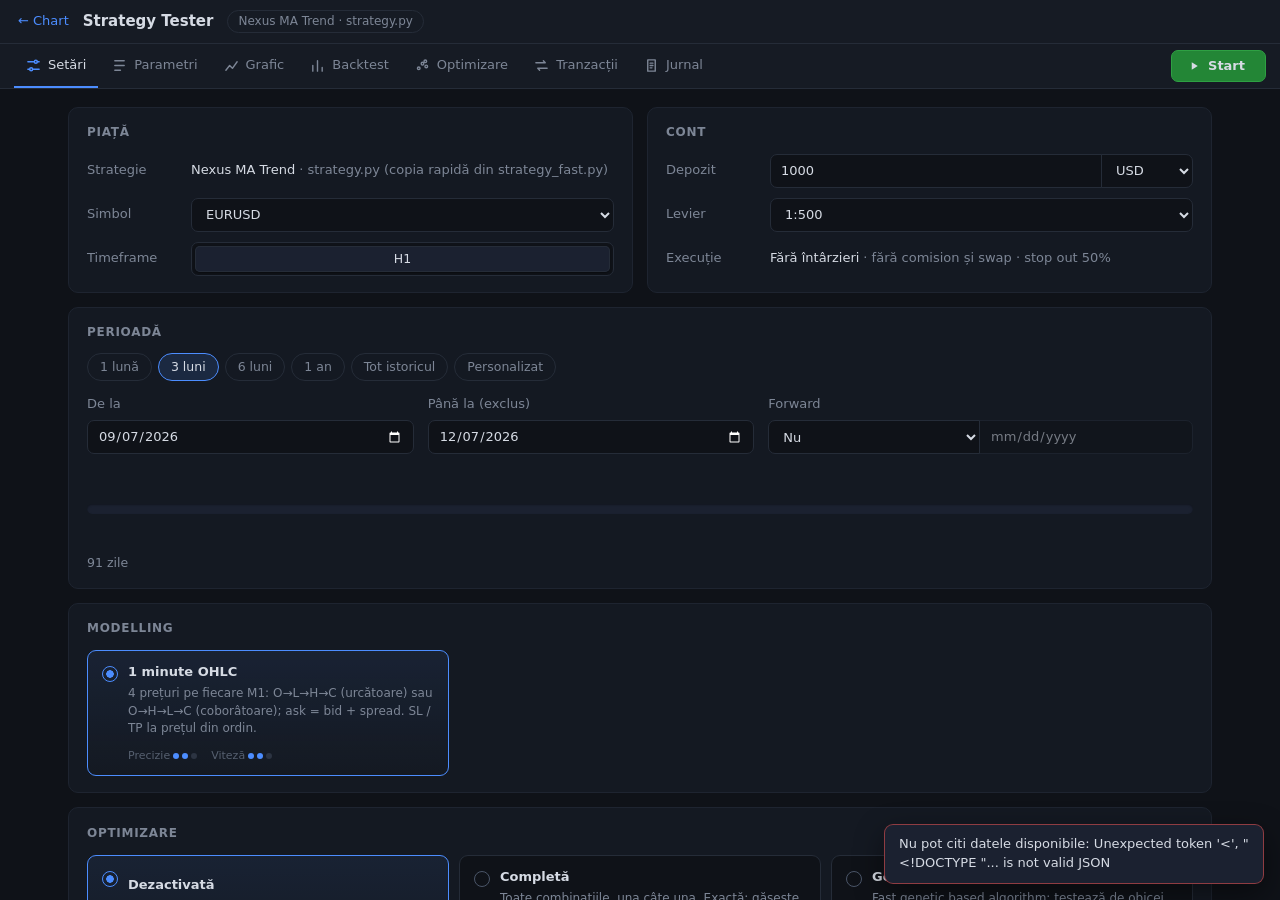
==== commit c9eea2b6: "Add genetic optimizer and numba core, rename to Verax, clearer setup guide - optimizer.py: complete " ====
--- a/static/tester.html
+++ b/static/tester.html
@@ -2,13 +2,13 @@
 <!-- ================================================================================== -->
 <!-- Strategy Tester: backtest-ul strategiei din strategy.py, ca în MetaTrader 5.          -->
 <!-- Se deschide în fereastra de peste chart (testerwin.js, cu ?embed=1) sau ca pagină.    -->
-<!-- Tab-urile: Setări, Parametri, Grafic, Backtest, Tranzacții, Jurnal (tester.js).       -->
+<!-- Tab-urile: Setări, Parametri, Grafic, Backtest, Optimizare, Tranzacții, Jurnal.        -->
 <!-- ================================================================================== -->
 <html lang="ro">
 <head>
 <meta charset="utf-8">
 <meta name="viewport" content="width=device-width, initial-scale=1">
-<title>Nexus Strategy Tester</title>
+<title>Verax Strategy Tester</title>
 <link rel="stylesheet" href="/static/tester.css">
 </head>
 <body>
@@ -26,6 +26,7 @@
     <button class="tab" data-tab="inputs" role="tab"><svg viewBox="0 0 16 16"><path d="M3 3h10M3 8h10M3 13h6"/></svg>Parametri<span id="inputsBadge" class="badge" hidden></span></button>
     <button class="tab" data-tab="graph" role="tab"><svg viewBox="0 0 16 16"><path d="M2 13l4-5 3 3 5-7"/></svg>Grafic</button>
     <button class="tab" data-tab="report" role="tab"><svg viewBox="0 0 16 16"><path d="M3 14V8M8 14V3M13 14v-4"/></svg>Backtest</button>
+    <button class="tab" data-tab="opt" role="tab"><svg viewBox="0 0 16 16"><circle cx="4" cy="11" r="1.4"/><circle cx="8" cy="6" r="1.4"/><circle cx="12" cy="9" r="1.4"/><circle cx="11" cy="3.5" r="1.4"/></svg>Optimizare<span id="optBadge" class="badge" hidden></span></button>
     <button class="tab" data-tab="deals" role="tab"><svg viewBox="0 0 16 16"><path d="M2 5h10l-2-2M14 11H4l2 2"/></svg>Tranzacții<span id="dealsBadge" class="badge" hidden></span></button>
     <button class="tab" data-tab="journal" role="tab"><svg viewBox="0 0 16 16"><path d="M4 2h8v12H4zM6.5 5.5h3M6.5 8h3M6.5 10.5h2"/></svg>Jurnal</button>
   </nav>
@@ -97,6 +98,22 @@
         <h3>Modelling</h3>
         <div id="sMode" class="modes" role="radiogroup"></div>
       </section>
+
+      <!-- Optimizarea (ca în MT5: Disabled / Slow complete / Fast genetic); parametrii se aleg în tab-ul Parametri. -->
+      <section class="card wide" id="sOptCard">
+        <div class="cardhead"><h3>Optimizare</h3>
+          <button type="button" class="linkbtn" data-goto="inputs">Parametrii optimizați →</button></div>
+        <select id="sOpt" hidden aria-hidden="true">
+          <option value="off">Dezactivată</option><option value="complete">Completă</option><option value="genetic">Genetică</option></select>
+        <div id="sOptModes" class="modes" role="radiogroup" aria-label="Tipul optimizării"></div>
+        <div class="optsettings">
+          <div class="field"><label for="sCrit">Criteriu</label><select id="sCrit"><option value="balance">Balance max</option></select></div>
+          <div class="field"><label for="sSeed">Sămânța</label>
+            <input id="sSeed" type="number" min="1" step="1" placeholder="aleatoare la fiecare rulare"></div>
+        </div>
+        <div id="sOptStats" class="ostats"></div>
+        <div id="sOptNotes" class="onotes"></div>
+      </section>
     </div>
     <p class="foot">Orele sunt în UTC. Testul începe la 00:00 în data de start și se oprește la 00:00 în data de final, ca în MT5.
       Ticurile vin din QuestDB și se păstrează pe disc (<code>tester_cache/</code>): prima rulare pe o perioadă nouă descarcă
@@ -109,33 +126,38 @@
       <div class="cardhead"><h3>Parametrii strategiei</h3>
         <button type="button" id="iReset" class="btn ghost">Valorile implicite</button></div>
       <table class="inputs">
-        <thead><tr><th>Variabilă</th><th>Valoare</th><th class="def">Implicit</th></tr></thead>
+        <thead><tr><th>Variabilă</th><th>Valoare</th><th class="def">Implicit</th>
+          <th class="o">Optimizare</th><th class="o">Start</th><th class="o">Pas</th><th class="o">Stop</th><th class="o r">Valori</th></tr></thead>
         <tbody>
-          <tr class="grp"><td colspan="3">Medie mobilă</td></tr>
+          <tr class="grp"><td colspan="8">Medie mobilă</td></tr>
           <tr data-k="ma_period"><td>Perioada MA <code>InpMAPeriod</code></td><td><input id="iPeriod" type="number" min="1" step="1"></td><td class="def">50</td></tr>
-          <tr class="off"><td>Tipul MA <code>InpMAMethod</code></td><td><span class="static">Simple</span></td><td class="def">doar Simple</td></tr>
+          <tr class="off"><td>Tipul MA <code>InpMAMethod</code></td><td><span class="static">Simple</span></td><td class="def">doar Simple</td><td colspan="5" class="o"></td></tr>
           <tr data-k="ma_price"><td>Prețul pe care se calculează MA <code>InpMAPrice</code></td><td><select id="iPrice">
             <option value="close">Close price</option><option value="open">Open price</option>
             <option value="high">High price</option><option value="low">Low price</option>
             <option value="median">Median price</option><option value="typical">Typical price</option>
             <option value="weighted">Weighted price</option></select></td><td class="def">Close price</td></tr>
-          <tr class="grp"><td colspan="3">Linii de trend</td></tr>
+          <tr class="grp"><td colspan="8">Linii de trend</td></tr>
           <tr data-k="tl_bars"><td>Lumânări închise din urmă analizate <code>InpTLBars</code></td><td><input id="iBars" type="number" min="10" step="1"></td><td class="def">1000</td></tr>
-          <tr class="grp"><td colspan="3">Ieșiri</td></tr>
+          <tr class="grp"><td colspan="8">Ieșiri</td></tr>
           <tr data-k="rr"><td>Raport risc/câștig (TP = RR × distanța până la SL) <code>InpRR</code></td><td><input id="iRR" type="number" min="0.1" step="0.1"></td><td class="def">2.0</td></tr>
           <tr data-k="close_on_ma"><td>Închide poziția când prețul se închide de partea cealaltă a MA <code>InpCloseOnMA</code></td><td><select id="iCloseMA"><option value="true">true</option><option value="false">false</option></select></td><td class="def">true</td></tr>
-          <tr class="grp"><td colspan="3">Risc</td></tr>
+          <tr class="grp"><td colspan="8">Risc</td></tr>
           <tr data-k="risk_pct"><td>Risc pe tranzacție, % din balanță <code>InpRiskPct</code></td><td><input id="iRisk" type="number" min="0.01" step="0.1"></td><td class="def">1.0</td></tr>
           <tr data-k="magic"><td>Magic number <code>InpMagic</code></td><td><input id="iMagic" type="number" step="1"></td><td class="def">20261026</td></tr>
         </tbody>
       </table>
+      <div id="iCombos" class="combos o"></div>
       <p class="hint">Aceiași parametri ca EA-ul <code>Nexus_MATrend_EA.mq5</code>, fără tipul MA (aici doar Simple, ca
-        <code>medie_mobila</code>) și fără desenarea liniilor. Valorile modificate sunt marcate cu albastru.</p>
+        <code>medie_mobila</code>) și fără desenarea liniilor. Valorile schimbate față de EA sunt marcate cu albastru.
+        <span class="o">Parametrii bifați iau toate valorile de la Start la Stop, cu Pasul dat (valoarea lor din coloana
+        Valoare nu se folosește); ceilalți rămân la Valoare.</span></p>
     </section>
   </section>
 
   <!-- ===== Grafic ===== -->
   <section id="tab-graph" class="pane">
+    <div class="frombar" data-from hidden></div>
     <div class="kpis" data-kpis></div>
     <section class="card graphcard">
       <div class="cardhead">
@@ -154,6 +176,7 @@
 
   <!-- ===== Backtest (raportul) ===== -->
   <section id="tab-report" class="pane">
+    <div class="frombar" data-from hidden></div>
     <div class="kpis" data-kpis></div>
     <div id="rSummary" class="summary" hidden></div>
     <div id="rBody" class="rgrid"></div>
@@ -163,12 +186,58 @@
       <div class="cardhead"><h3>Verifică copia rapidă cu <code>strategy.py</code> original</h3></div>
       <p class="hint">Rulează <code>verify_entry</code> / <code>verify_exit</code> neschimbate pe lumânări alese din perioada din
         Setări (jumătate cu semnal, restul la întâmplare) și le compară cu semnalele folosite în test. La 1000 de lumânări
-        analizate, funcția originală durează ~7 s pe lumânare.</p>
+        analizate, funcția originală durează ~15 ms pe lumânare.</p>
       <div class="vrow"><label for="vSamples">Lumânări verificate</label>
         <input id="vSamples" type="number" min="2" max="500" value="10">
         <button type="button" id="vGo" class="btn">Verifică</button></div>
       <div id="vOut"></div>
     </section>
+  </section>
+
+  <!-- ===== Optimizare (Optimization results din MT5) ===== -->
+  <section id="tab-opt" class="pane">
+    <!-- În timpul optimizării: generația, testele și cel mai bun set de până acum. -->
+    <section class="card olive" id="oLive" hidden>
+      <div class="olivehead"><span class="pulse"></span><b id="oLiveTitle">Optimizez</b><span id="oLiveSub" class="muted"></span></div>
+      <div class="olivebar"><div id="oLiveBar"></div></div>
+      <div id="oLiveStats" class="olivestats"></div>
+      <div id="oLiveBest" class="olivebest"></div>
+    </section>
+    <!-- Rezultatul: indicatorii, cel mai bun set, graficul și tabelul cu toate testele. -->
+    <div id="oResult" hidden>
+      <div id="oMeta" class="summary"></div>
+      <div id="oKpis" class="kpis okpis"></div>
+      <section class="card obest" id="oBest"></section>
+      <section class="card graphcard">
+        <div class="cardhead">
+          <div class="olegend"><span><i class="dot p"></i>test profitabil</span><span><i class="dot l"></i>test în pierdere</span>
+            <span><i class="ln"></i><b id="oLineName">cel mai bun până atunci</b></span><span><i class="ln dash"></i>depozitul</span></div>
+          <label class="axis">Axa X <select id="oAxis"></select></label>
+        </div>
+        <div class="ographwrap"><canvas id="oCanvas"></canvas><div id="oTip" class="gtip" hidden></div></div>
+      </section>
+      <div class="otools">
+        <div id="oFilter" class="chips small" role="group" aria-label="Filtru"></div>
+        <div class="oper"><span class="muted">Testul complet pe</span>
+          <div id="oPeriod" class="seg small" role="radiogroup" aria-label="Perioada testului complet">
+            <button type="button" data-v="full" class="on">toată perioada</button>
+            <button type="button" data-v="back">optimizare</button>
+            <button type="button" data-v="fwd">forward</button></div></div>
+      </div>
+      <p id="oRunHint" class="orunhint"></p>
+      <section class="card flush"><div class="tablewrap otablewrap" id="oTableWrap"><table id="oTable" class="deals otable"><thead></thead><tbody></tbody></table>
+        <!-- Butoanele rândului de sub mouse (și ale rândului selectat): testul complet pe un anumit modelling. -->
+        <div id="oRowAct" class="rowact" hidden>
+          <button type="button" data-m="open"><svg viewBox="0 0 16 16"><path d="M5 3l8 5-8 5z"/></svg>Open prices</button>
+          <button type="button" data-m="ohlc1"><svg viewBox="0 0 16 16"><path d="M5 3l8 5-8 5z"/></svg>1 min OHLC</button>
+          <button type="button" data-m="real" class="real"><svg viewBox="0 0 16 16"><path d="M5 3l8 5-8 5z"/></svg>Real ticks</button></div></div>
+        <div class="ocount"><span id="oCount"></span><button type="button" id="oCsv" class="btn ghost">Descarcă CSV</button></div></section>
+    </div>
+    <div class="empty" id="oEmpty"><svg viewBox="0 0 16 16"><circle cx="4" cy="11" r="1.4"/><circle cx="8" cy="6" r="1.4"/><circle cx="12" cy="9" r="1.4"/></svg>
+      <p>Nicio optimizare încă.</p>
+      <ol class="steps muted"><li>În <b>Setări → Optimizare</b> alege <b>Genetică</b> sau <b>Completă</b>.</li>
+        <li>În <b>Parametri</b> bifează parametrii și alege Start, Pas și Stop.</li>
+        <li>Apasă <b>Start</b>. Clic pe un rând din rezultate rulează testul complet cu acei parametri.</li></ol></div>
   </section>
 
   <!-- ===== Tranzacții (deals) ===== -->
--- a/static/tester.css
+++ b/static/tester.css
@@ -210,6 +210,70 @@
 .inputs tr.changed td:first-child { box-shadow: inset 2px 0 0 var(--accent); }
 .inputs tr.changed input, .inputs tr.changed select { border-color: rgba(76, 141, 255, .6); }
 
+/* Coloanele de optimizare: doar cu optimizarea pornită (Setări). */
+body:not(.opt-on) .o { display: none !important; }
+body.opt-on .inputs td:nth-child(2) { width: 150px; }
+.inputs th.o, .inputs td.o { width: 104px; padding-left: 6px; padding-right: 6px; }
+.inputs th.o:first-of-type, .inputs td.o.chk { width: 92px; text-align: center; }
+.inputs td.o input, .inputs td.o select { width: 100%; min-width: 0; height: 30px; padding: 0 8px; }
+.inputs td.o select { padding: 0 2px 0 7px; }
+.inputs td.o.r, .inputs th.o.r { text-align: right; color: var(--muted); font-variant-numeric: tabular-nums; width: 64px; }
+.inputs td.o.r[title]:not([title=""]) { cursor: help; text-decoration: underline dotted rgba(255, 255, 255, .2); text-underline-offset: 3px; }
+.inputs td.o.dash { color: var(--faint); text-align: center; }
+.inputs td.o.fixed { color: var(--muted); font-size: 12px; }
+/* Rândurile optimizate: bară mov în stânga; valoarea lor (coloana Valoare) nu se folosește, deci e estompată. */
+.inputs tr.opt td:first-child { box-shadow: inset 2px 0 0 var(--load); }
+body.opt-on .inputs tr.opt td:nth-child(2) > * { opacity: .38; }
+.inputs tr:not(.opt) td.o:not(.chk) > *, .inputs tr:not(.opt) td.o.fixed { opacity: .3; pointer-events: none; }
+.inputs tr.bad td.o input { border-color: rgba(239, 83, 80, .7); }
+.inputs tr.bad td.o.r { color: var(--down); }
+/* Comutator (în loc de bifa simplă). */
+.switch { position: relative; display: inline-block; width: 32px; height: 18px; vertical-align: middle; cursor: pointer; }
+.switch input { position: absolute; opacity: 0; width: 100%; height: 100%; margin: 0; cursor: pointer; }
+.switch i { position: absolute; inset: 0; border-radius: 99px; background: #2a3140; border: 1px solid var(--border); transition: background .15s, border-color .15s; pointer-events: none; }
+.switch i::after { content: ""; position: absolute; top: 2px; left: 2px; width: 12px; height: 12px; border-radius: 50%; background: #8791a3; transition: transform .15s, background .15s; }
+.switch input:checked + i { background: rgba(176, 124, 255, .35); border-color: var(--load); }
+.switch input:checked + i::after { transform: translateX(14px); background: #fff; }
+.switch input:focus-visible + i { box-shadow: 0 0 0 3px var(--accent-soft); }
+/* Bara cu numărul de combinații (sub tabel). */
+.combos { display: flex; align-items: center; gap: 18px; flex-wrap: wrap; margin: 14px 0 0; padding: 12px 16px; border-radius: 9px;
+  background: linear-gradient(90deg, rgba(176, 124, 255, .08), transparent 60%), var(--bg); border: 1px solid var(--border); font-variant-numeric: tabular-nums; }
+.combos .ctotal { display: flex; align-items: baseline; gap: 7px; }
+.combos .ctotal b { font-size: 20px; font-weight: 600; letter-spacing: -.01em; }
+.combos .ctotal span { color: var(--muted); }
+.combos .cparts { display: flex; align-items: center; gap: 6px; flex-wrap: wrap; }
+.combos .cpart { display: inline-flex; gap: 6px; padding: 2px 9px; border-radius: 99px; background: var(--raised); border: 1px solid var(--border); font-size: 12px; }
+.combos .cpart em { font-style: normal; color: var(--muted); }
+.combos .x { color: var(--faint); }
+.combos .cplan { margin-left: auto; color: var(--muted); font-size: 12px; }
+.combos .cempty { color: var(--muted); }
+.inputs tr.changed input:not([data-o]), .inputs tr.changed select:not([data-o]) { color: #8fb6ff; }
+
+/* Setări → Optimizare. */
+#sOptCard .cardhead { margin-bottom: 12px; }
+.linkbtn { background: none; border: 0; padding: 0; color: var(--accent); cursor: pointer; font-size: 12.5px; }
+.linkbtn:hover { text-decoration: underline; }
+#sOptModes .meters span { color: var(--muted); font-variant-numeric: tabular-nums; }
+#sOptModes .mode.on .meters span { color: var(--text); }
+.optsettings { display: grid; grid-template-columns: 1fr 1fr; gap: 0 18px; margin-top: 14px; }
+.optsettings .field { margin-top: 0; }
+#sOptCard.off .optsettings { opacity: .45; pointer-events: none; }
+.ostats { display: grid; grid-template-columns: repeat(4, minmax(0, 1fr)); gap: 10px; margin-top: 14px; }
+.ostats:empty { display: none; }
+.ostat { padding: 10px 12px; border-radius: 8px; background: var(--bg); border: 1px solid var(--border-soft); min-width: 0; }
+.ostat span { display: block; color: var(--muted); font-size: 11.5px; }
+.ostat b { display: block; font-size: 17px; font-weight: 600; margin-top: 2px; font-variant-numeric: tabular-nums; }
+.ostat small { display: block; color: var(--faint); font-size: 11.5px; white-space: nowrap; overflow: hidden; text-overflow: ellipsis; }
+.onotes { display: flex; flex-direction: column; gap: 6px; margin-top: 12px; }
+.onotes:empty { display: none; }
+.onote { color: var(--muted); font-size: 12.5px; padding-left: 12px; position: relative; }
+.onote::before { content: ""; position: absolute; left: 0; top: 7px; width: 4px; height: 4px; border-radius: 50%; background: var(--faint); }
+.onote b { color: var(--text); font-weight: 500; }
+.onote span { color: var(--text); }
+.onote.warn { color: #f0b35a; }
+.onote.warn::before { background: #f0b35a; }
+.onote a { color: var(--accent); }
+
 /* ---------- KPI-uri ---------- */
 .kpis { display: grid; grid-template-columns: repeat(6, minmax(0, 1fr)); gap: 10px; margin-bottom: 14px; }
 .kpis:empty { display: none; }
@@ -261,6 +325,139 @@
 .mini th, .mini td { padding: 6px 10px; border-bottom: 1px solid var(--border-soft); text-align: left; }
 .mini th { color: var(--faint); font-weight: 500; }
 
+/* ---------- Optimizare ---------- */
+#oEmpty:not([hidden]) { display: flex !important; }
+#oResult .graphcard { display: block !important; margin-bottom: 14px; }
+.okpis { margin-bottom: 14px; }
+.empty .steps { margin: 10px 0 0; padding-left: 18px; text-align: left; line-height: 1.8; }
+.empty .steps b { color: var(--text); font-weight: 500; }
+
+/* Progresul live. */
+.olive { margin-bottom: 14px; border-color: rgba(176, 124, 255, .35); background: linear-gradient(180deg, rgba(176, 124, 255, .06), transparent 70%), var(--card); }
+.olivehead { display: flex; align-items: center; gap: 10px; }
+.olivehead b { font-size: 15px; font-weight: 600; }
+.olivehead .muted { margin-left: auto; font-variant-numeric: tabular-nums; }
+.pulse { width: 8px; height: 8px; border-radius: 50%; background: var(--load); box-shadow: 0 0 0 0 rgba(176, 124, 255, .6); animation: pulse 1.6s infinite; }
+@keyframes pulse { 70% { box-shadow: 0 0 0 8px rgba(176, 124, 255, 0); } 100% { box-shadow: 0 0 0 0 rgba(176, 124, 255, 0); } }
+.olivebar { height: 6px; margin: 12px 0 14px; background: var(--raised); border-radius: 99px; overflow: hidden; }
+.olivebar div { height: 100%; width: 0; background: linear-gradient(90deg, var(--load), #c9a4ff); border-radius: 99px; transition: width .35s; }
+.olivestats { display: grid; grid-template-columns: repeat(3, minmax(0, 1fr)); gap: 10px; }
+.olivestats div { padding: 8px 12px; border-radius: 8px; background: var(--bg); border: 1px solid var(--border-soft); }
+.olivestats span { display: block; color: var(--muted); font-size: 11.5px; }
+.olivestats b { font-size: 17px; font-weight: 600; font-variant-numeric: tabular-nums; }
+.olivestats small { color: var(--faint); font-weight: 400; font-size: 12px; }
+.olivebest { display: flex; align-items: center; flex-wrap: wrap; gap: 6px; margin-top: 12px; }
+.olivebest:empty { display: none; }
+
+/* Parametrii ca etichete (cel mai bun set, testul rulat). */
+.pchips { display: inline-flex; flex-wrap: wrap; gap: 6px; }
+.pchip { display: inline-flex; gap: 6px; align-items: baseline; padding: 3px 10px; border-radius: 99px; background: var(--raised);
+  border: 1px solid var(--border); font-size: 12.5px; font-variant-numeric: tabular-nums; white-space: nowrap; }
+.pchip em { font-style: normal; color: var(--muted); font-size: 11.5px; }
+
+/* Cel mai bun set. */
+.obest { display: flex; align-items: center; gap: 22px; flex-wrap: wrap; margin-bottom: 14px; padding: 14px 18px;
+  border-color: rgba(38, 166, 154, .3); background: linear-gradient(90deg, rgba(38, 166, 154, .07), transparent 55%), var(--card); }
+.obest:empty { display: none; }
+.obestl { display: flex; flex-direction: column; gap: 8px; min-width: 0; }
+.olabel { color: var(--muted); font-size: 11.5px; font-weight: 600; letter-spacing: .06em; text-transform: uppercase; }
+.obestn { display: flex; gap: 22px; margin-left: auto; }
+.obestn span { display: block; color: var(--muted); font-size: 11.5px; }
+.obestn b { font-size: 16px; font-weight: 600; font-variant-numeric: tabular-nums; }
+.btn.primary { background: var(--accent); border-color: var(--accent); color: #fff; font-weight: 600; }
+.btn.primary:hover:not(:disabled) { background: #6aa0ff; border-color: #6aa0ff; }
+
+/* Graficul. */
+.olegend { display: flex; flex-wrap: wrap; gap: 4px 16px; color: var(--muted); font-size: 12px; }
+.olegend span { display: inline-flex; align-items: center; gap: 7px; }
+.olegend b { font-weight: 400; color: var(--muted); }
+.olegend .dot { width: 7px; height: 7px; border-radius: 2px; }
+.olegend .dot.p { background: rgba(76, 141, 255, .8); }
+.olegend .dot.l { background: rgba(125, 134, 150, .6); }
+.olegend .ln { width: 16px; height: 2px; border-radius: 2px; background: var(--eq); }
+.olegend .ln.dash { background: repeating-linear-gradient(90deg, rgba(255, 255, 255, .35) 0 3px, transparent 3px 6px); }
+.axis { display: inline-flex; align-items: center; gap: 8px; color: var(--muted); font-size: 12px; white-space: nowrap; }
+.axis select { height: 28px; width: auto; min-width: 150px; }
+.ographwrap { position: relative; height: 250px; }
+#oCanvas { width: 100%; height: 100%; display: block; cursor: crosshair; }
+
+/* Bara de deasupra tabelului: filtre, perioada testului complet, CSV. */
+.otools { display: flex; align-items: center; gap: 12px 18px; flex-wrap: wrap; margin-bottom: 10px; }
+.chips button .cnt { margin-left: 7px; padding: 0 6px; border-radius: 99px; background: rgba(255, 255, 255, .06); color: var(--muted); font-size: 11px; font-variant-numeric: tabular-nums; }
+.chips button.on .cnt { background: rgba(76, 141, 255, .25); color: var(--text); }
+.oper { display: inline-flex; align-items: center; gap: 10px; margin-left: auto; font-size: 12.5px; }
+.seg.small { padding: 2px; }
+.seg.small button { height: 24px; padding: 0 10px; flex: none; font-size: 12px; }
+.seg button:disabled { opacity: .35; cursor: default; }
+
+/* Tabelul: grupuri de coloane (perioada optimizată · parametri · forward). */
+.otablewrap { max-height: calc(100vh - 190px); }
+.otable th, .otable td { padding: 7px 9px; }
+/* Titlurile din două cuvinte trec pe două rânduri, ca tabelul să încapă în fereastra testerului. */
+.otable thead tr:nth-child(2) th { white-space: normal; line-height: 1.25; vertical-align: bottom; }
+#tab-opt.pane { max-width: 1480px; }
+.otable thead tr.grp th { top: 0; height: 26px; padding-top: 6px; padding-bottom: 2px; font-size: 10.5px; letter-spacing: .07em;
+  text-transform: uppercase; color: var(--faint); background: var(--panel); cursor: default; text-align: center; border-bottom: 0; }
+.otable thead tr:nth-child(2) th { top: 26px; }
+.otable thead tr.grp th.g-par { color: #b99af0; }
+.otable thead tr.grp th.g-fwd { color: #77cfc5; }
+.otable th { cursor: pointer; user-select: none; }
+.otable thead tr:nth-child(2) th:hover { color: var(--text); }
+.otable th.sorted { color: var(--text); }
+.otable th.sorted::after { content: "\00a0▾"; color: var(--accent); }
+.otable th.sorted.asc::after { content: "\00a0▴"; }
+.otable .gs { box-shadow: inset 1px 0 0 var(--border); }
+.otable td.g-par { color: #c7b3ee; background: rgba(176, 124, 255, .035); }
+.otable td.g-fwd { background: rgba(38, 166, 154, .035); }
+.otable td.g-id { color: var(--muted); }
+.otable tbody tr { cursor: pointer; }
+.otable tbody tr:hover td { background: rgba(76, 141, 255, .08); }
+.otable tr.top td { background: rgba(38, 166, 154, .07); }
+.otable tr.sel td { background: rgba(76, 141, 255, .18) !important; box-shadow: inset 0 1px 0 var(--accent), inset 0 -1px 0 var(--accent); }
+.otable tr.sel td.gs { box-shadow: inset 1px 0 0 var(--border), inset 0 1px 0 var(--accent), inset 0 -1px 0 var(--accent); }
+.otable .star { color: var(--eq); margin-right: 5px; }
+.ocount { display: flex; align-items: center; justify-content: space-between; gap: 12px; padding: 8px 10px 8px 14px;
+  border-top: 1px solid var(--border-soft); color: var(--faint); font-size: 12px; }
+.ocount .btn { height: 28px; }
+.orunhint { margin: -2px 2px 10px; color: var(--muted); font-size: 12.5px; }
+.orunhint b { color: var(--text); font-weight: 500; }
+.orunhint .ok { color: #6fd3c8; }
+.orunhint .warn { color: #f0b35a; }
+/* Butoanele rândului: apar peste capătul din dreapta al rândului de sub mouse (și al celui selectat). */
+.otablewrap { position: relative; }
+.rowact { position: absolute; z-index: 3; display: flex; gap: 3px; padding: 3px; border-radius: 8px;
+  background: rgba(22, 27, 36, .97); border: 1px solid #323b4b; box-shadow: 0 6px 20px rgba(0, 0, 0, .5); }
+.rowact button { display: inline-flex; align-items: center; gap: 6px; height: 24px; padding: 0 10px; border-radius: 6px; border: 0;
+  background: none; color: var(--muted); font-size: 12px; cursor: pointer; white-space: nowrap; }
+.rowact button:hover { color: var(--text); background: var(--raised); }
+.rowact button svg { width: 9px; height: 9px; fill: currentColor; stroke: none; }
+.rowact button.real { color: #fff; background: var(--accent); font-weight: 600; }
+.rowact button.real:hover { background: #6aa0ff; }
+.rowact button:disabled { opacity: .4; cursor: default; }
+/* Testele complete deja rulate pentru un rând: OP / M1 / RT, verde = profit, roșu = pierdere. */
+.rbadge { display: inline-block; margin-left: 6px; padding: 0 5px; border-radius: 4px; font-size: 10px; font-weight: 600; line-height: 16px;
+  letter-spacing: .03em; vertical-align: 1px; cursor: help; border: 1px solid; }
+.rbadge.up { color: #6fd3c8; border-color: rgba(38, 166, 154, .45); background: rgba(38, 166, 154, .12); }
+.rbadge.down { color: #ff8a87; border-color: rgba(239, 83, 80, .45); background: rgba(239, 83, 80, .12); }
+.rbadge.flat { color: var(--muted); border-color: var(--border); }
+/* Cel mai bun set: testul complet pe Open prices / Real ticks. */
+.obestrun { display: flex; align-items: center; gap: 6px; }
+.obestrun > span { color: var(--muted); font-size: 12px; margin-right: 4px; }
+/* Bara „testul din optimizare” (Grafic / Backtest): modelling-ul și comparația între modelling-uri. */
+.mtag { padding: 1px 8px; border-radius: 99px; font-size: 11.5px; font-weight: 600; background: var(--accent-soft); color: #8fb6ff; border: 1px solid rgba(76, 141, 255, .4); }
+.mtag.real { background: rgba(76, 141, 255, .25); color: #fff; }
+.fcmp { display: inline-flex; flex-wrap: wrap; gap: 6px; }
+.fcmp span { padding: 2px 9px; border-radius: 99px; border: 1px solid var(--border); background: var(--bg); color: var(--muted); font-size: 12px; font-variant-numeric: tabular-nums; }
+.fcmp span.cur { border-color: rgba(76, 141, 255, .5); color: var(--text); }
+.fcmp b { font-weight: 600; }
+.fcmp .d { margin-left: 4px; color: var(--faint); }
+
+/* Grafic / Backtest: testul vine din optimizare. */
+.frombar { display: flex; align-items: center; gap: 10px 14px; flex-wrap: wrap; margin-bottom: 12px; padding: 9px 14px; border-radius: 9px;
+  background: rgba(76, 141, 255, .07); border: 1px solid rgba(76, 141, 255, .25); font-size: 12.5px; }
+.frombar .ftag { font-weight: 600; }
+.frombar .linkbtn { margin-left: auto; }
+
 /* ---------- Tranzacții ---------- */
 .dealbar { display: flex; align-items: center; gap: 14px; margin-bottom: 12px; flex-wrap: wrap; }
 .dealbar .btn { margin-left: auto; }
@@ -300,6 +497,9 @@
 @media (max-width: 1000px) {
   .kpis { grid-template-columns: repeat(3, minmax(0, 1fr)); }
   .modes { grid-template-columns: 1fr; }
+  .ostats { grid-template-columns: repeat(2, minmax(0, 1fr)); }
+  .obestn { margin-left: 0; }
+  .oper { margin-left: 0; }
 }
 @media (max-width: 760px) {
   .pane { padding: 12px; }
@@ -317,6 +517,10 @@
   .inputs td:nth-child(2) { width: 130px; }
   input, select { font-size: 16px; }
   .rgrid { grid-template-columns: 1fr; }
+  .optsettings { grid-template-columns: 1fr; gap: 10px; }
+  .olivestats { grid-template-columns: 1fr; }
+  .combos .cplan { margin-left: 0; }
+  .oper { flex-wrap: wrap; }
 }
 
 /* ---------- Barele de derulare: subțiri, închise la culoare, fără săgeți ---------- */
